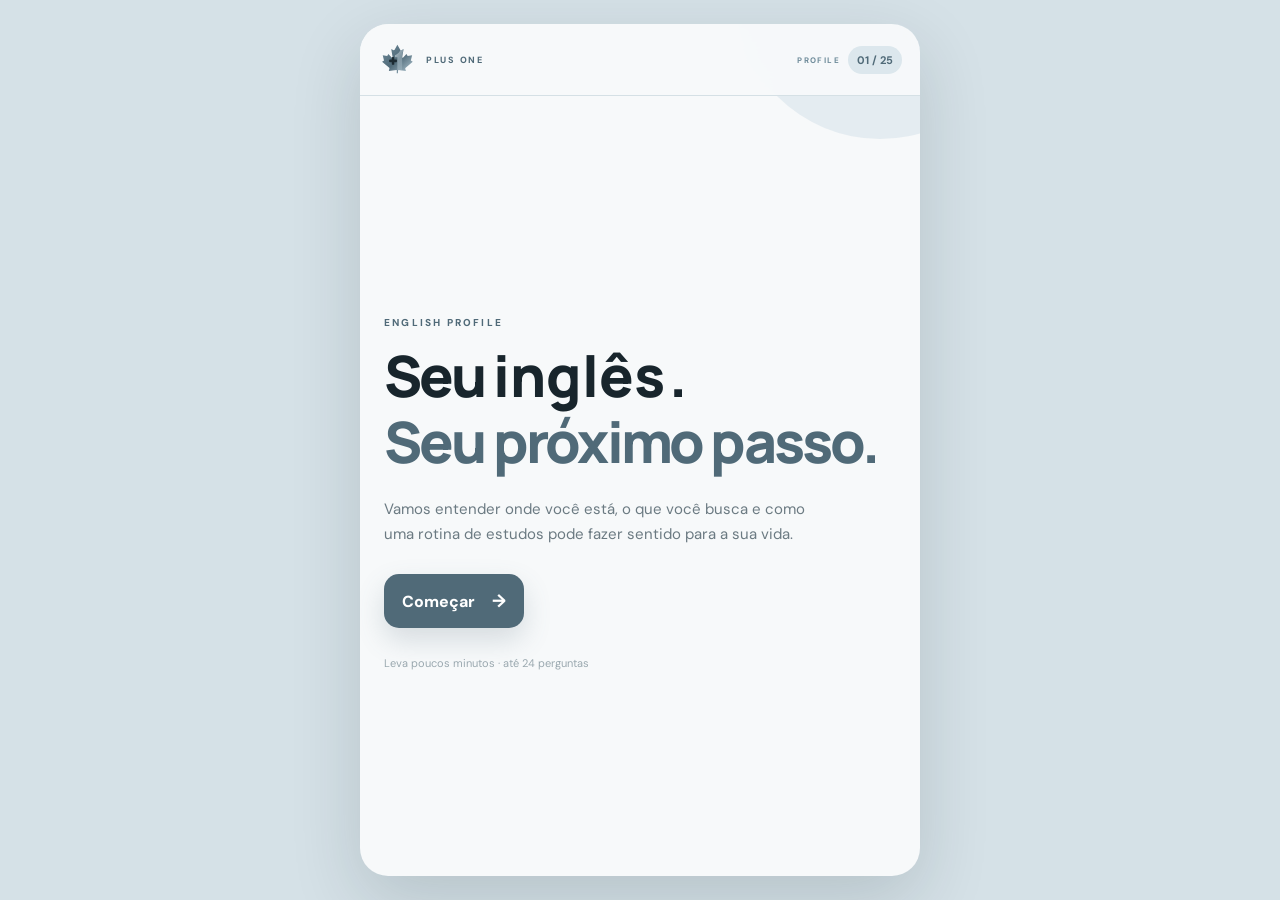
==== app/index.html @ 265d3297 "Add files via upload" ====
<!DOCTYPE html>
<html lang="pt-BR">
<head>
  <meta charset="UTF-8">
  <meta name="viewport" content="width=device-width, initial-scale=1.0, viewport-fit=cover">
  <meta name="theme-color" media="(prefers-color-scheme: light)" content="#B4CAD6">
  <meta name="theme-color" media="(prefers-color-scheme: dark)" content="#0A1115">
  <meta name="theme-color" content="#B4CAD6">
  <title>Plus One — English Profile</title>
  <link rel="preconnect" href="https://fonts.googleapis.com">
  <link rel="preconnect" href="https://fonts.gstatic.com" crossorigin>
  <link href="https://fonts.googleapis.com/css2?family=DM+Sans:wght@400;500;600;700;800&family=Manrope:wght@600;700;800&display=swap" rel="stylesheet">
  <link rel="stylesheet" href="style.css">
</head>
<body>
  <main class="app">
    <header class="topbar">
      <div class="brand"><picture class="brand-mark"><source media="(prefers-color-scheme: dark)" srcset="logo-mark-dark.svg"><img src="logo-mark-light.svg" alt="Plus One"></picture><span>PLUS ONE</span></div>
      <div class="top-meta"><span id="sectionLabel">PROFILE</span><strong id="progress">01 / 25</strong></div>
    </header>

    <section class="intro" id="intro">
      <div class="intro-kicker">ENGLISH PROFILE</div>
      <h1>Seu <span class="accent-word">inglês</span>.<br><em>Seu próximo passo.</em></h1>
      <p>Vamos entender onde você está, o que você busca e como uma rotina de estudos pode fazer sentido para a sua vida.</p>
      <button class="primary" id="startBtn">Começar <span>→</span></button>
      <small>Leva poucos minutos · até 24 perguntas</small>
    </section>

    <section class="chat" id="chat" aria-live="polite"></section>
    <section class="answer-area" id="answerArea"></section>

    <section class="finish hidden" id="finish">
      <div class="finish-mark">✓</div>
      <div class="intro-kicker">PROFILE COMPLETE</div>
      <h2>Pronto. Agora a gente conhece você um pouco melhor.</h2>
      <p>Obrigado por compartilhar um pouco sobre você. Em até 48 horas, você receberá seu plano de estudo personalizado pelo e-mail e pelo WhatsApp informados.</p>
      <button class="primary" id="restartBtn">Refazer diagnóstico <span>↻</span></button>
    </section>
  </main>
  <script src="script.js"></script>
</body>
</html>
---- app/style.css ----
:root{--base:#B4CAD6;--deep:#506A78;--mid:#718D9C;--soft:#DCE7ED;--pale:#EEF4F7;--paper:#F7F9FA;--ink:#18252C;--muted:#6B7A82;--line:#D5E0E5;--white:#fff}
*{box-sizing:border-box}html,body{margin:0;min-height:100%;background:#D5E1E7;color:var(--ink);font-family:"DM Sans",Arial,sans-serif}button,input,textarea{font:inherit}button{-webkit-tap-highlight-color:transparent}
.app{width:100%;max-width:560px;height:100dvh;min-height:100dvh;margin:auto;background:var(--paper);display:flex;flex-direction:column;overflow:hidden;position:relative}
.app:before{content:"";position:absolute;width:290px;height:290px;border-radius:50%;background:rgba(180,202,214,.28);top:-175px;right:-105px;pointer-events:none}
.topbar{height:72px;flex:0 0 72px;display:flex;align-items:center;justify-content:space-between;padding:12px 18px;border-bottom:1px solid var(--line);background:rgba(247,249,250,.94);backdrop-filter:blur(14px);z-index:10}
.brand{display:flex;align-items:center;gap:9px;font-size:9px;font-weight:800;letter-spacing:1.7px;color:var(--deep)}.brand-mark{width:39px;height:39px;display:block}.brand-mark img{width:39px;height:39px;display:block;object-fit:contain}.top-meta{display:flex;align-items:center;gap:8px}.top-meta span{font-size:8px;letter-spacing:1.4px;font-weight:800;color:var(--mid)}.top-meta strong{font-size:11px;background:var(--soft);color:var(--deep);padding:7px 9px;border-radius:999px}
.intro{flex:1;padding:42px 24px 28px;display:flex;flex-direction:column;justify-content:center;overflow:auto}.intro-kicker{font-size:10px;letter-spacing:2.2px;font-weight:800;color:var(--deep);margin-bottom:13px}.intro h1{font:800 clamp(39px,10vw,57px)/1.08 Manrope,sans-serif;letter-spacing:-2.8px;margin:0}.intro h1 em{font-style:normal;color:var(--deep)}.intro p{max-width:430px;color:var(--muted);font-size:15px;line-height:1.65;margin:22px 0 28px}.primary{align-self:flex-start;border:0;border-radius:15px;background:var(--deep);color:#fff;padding:15px 18px;font-weight:800;cursor:pointer;box-shadow:0 12px 28px rgba(80,106,120,.2);transition:.18s}.primary:hover{transform:translateY(-1px)}.primary span{font-size:18px;margin-left:13px}.intro small{margin-top:28px;color:#9AA8AF;font-size:11px}
.chat{flex:1 1 auto;min-height:0;overflow-y:auto;padding:22px 16px 18px;display:none;scrollbar-width:thin;scrollbar-color:var(--base) transparent}.message-wrap{margin:0 0 15px;animation:rise .28s ease}.message-wrap.bot{display:flex;gap:9px;align-items:flex-start}.message-wrap.user{display:flex;justify-content:flex-end}.bot-mark{width:27px;height:27px;flex:0 0 27px;border-radius:50%;background:var(--base);color:var(--deep);display:grid;place-items:center;font-size:8px;font-weight:900;margin-top:3px}.message{max-width:84%;padding:13px 15px;border-radius:17px;font-size:14px;line-height:1.5}.bot .message{background:#fff;border:1px solid var(--line);border-top-left-radius:5px}.user .message{background:var(--deep);color:#fff;border-bottom-right-radius:5px}
.answer-area{flex:0 0 auto;max-height:48dvh;overflow:auto;padding:8px 16px max(18px,env(safe-area-inset-bottom));background:linear-gradient(to bottom,rgba(247,249,250,.1),rgba(247,249,250,.96) 20%,var(--paper) 40%);display:none;z-index:5;scrollbar-width:thin;scrollbar-color:var(--base) transparent}.answer-title{font-size:11px;color:var(--muted);margin:0 2px 7px}.option{position:relative;width:100%;margin-top:7px;padding:13px 43px 13px 14px;border:1px solid var(--line);border-radius:13px;background:#fff;color:var(--ink);text-align:left;font-size:13px;line-height:1.35;cursor:pointer;transition:.15s}.option:hover{border-color:var(--mid)}.option.selected{background:var(--soft);border-color:var(--mid);color:var(--deep)}.option.selected:after{content:"✓";position:absolute;right:14px;top:50%;transform:translateY(-50%);font-weight:900}.continue{width:100%;margin-top:9px;padding:14px;border:0;border-radius:13px;background:var(--deep);color:#fff;font-weight:800;cursor:pointer}.continue:disabled{opacity:.38;cursor:default}.text-input,.number-input{width:100%;border:1px solid var(--line);border-radius:13px;background:#fff;color:var(--ink);outline:0;padding:14px 15px;font-size:15px}.text-input{min-height:105px;resize:none}.text-input:focus,.number-input:focus{border-color:var(--mid);box-shadow:0 0 0 3px rgba(180,202,214,.32)}
.finish{flex:1;padding:44px 24px;display:flex;flex-direction:column;justify-content:center}.finish-mark{width:52px;height:52px;border-radius:50%;background:var(--soft);color:var(--deep);display:grid;place-items:center;font-size:24px;font-weight:800;margin-bottom:25px}.finish h2{font:800 36px/1.02 Manrope,sans-serif;letter-spacing:-1.8px;margin:0}.finish p{color:var(--muted);line-height:1.65;margin:20px 0 28px;max-width:440px}.hidden{display:none!important}@keyframes rise{from{opacity:0;transform:translateY(7px)}to{opacity:1;transform:none}}
@media(min-width:700px){body{padding:24px}.app{height:calc(100dvh - 48px);min-height:0;border-radius:28px;box-shadow:0 24px 70px rgba(17,38,45,.16)}.topbar{border-radius:28px 28px 0 0}}

.intro h1 .accent-word{letter-spacing:0;display:inline-block;margin-right:.06em}

/* Automatic device theme: the app follows the phone/computer light/dark preference. */
@media (prefers-color-scheme: dark){
  :root{
    --base:#9BB9C7;
    --deep:#557483;
    --mid:#89A8B7;
    --soft:#263A44;
    --pale:#1D2B32;
    --paper:#10191E;
    --ink:#ECF3F6;
    --muted:#A7B7BE;
    --line:#2B3A42;
    --white:#F7FAFB;
  }
  html,body{background:#0A1115;color:var(--ink);color-scheme:dark}
  .app{background:var(--paper);box-shadow:0 24px 70px rgba(0,0,0,.35)}
  .app:before{background:rgba(155,185,199,.09)}
  .topbar{background:rgba(16,25,30,.92);border-color:var(--line)}
  .top-meta strong{background:var(--soft);color:var(--base)}
  .intro h1 em{color:var(--base)}
  .intro p,.finish p{color:var(--muted)}
  .primary,.continue{background:var(--base);color:#142127;box-shadow:0 12px 28px rgba(0,0,0,.24)}
  .chat{scrollbar-color:var(--mid) transparent}
  .bot .message{background:#18252B;border-color:var(--line);color:var(--ink)}
  .user .message{background:var(--deep);color:#fff}
  .bot-mark,.finish-mark{background:var(--soft);color:var(--base)}
  .answer-area{background:linear-gradient(to bottom,rgba(16,25,30,.05),rgba(16,25,30,.96) 20%,var(--paper) 40%)}
  .option,.text-input,.number-input{background:#172329;border-color:var(--line);color:var(--ink)}
  .option:hover{border-color:var(--mid);background:var(--pale)}
  .option.selected{background:var(--soft);border-color:var(--mid);color:var(--base)}
  .text-input:focus,.number-input:focus{box-shadow:0 0 0 3px rgba(155,185,199,.14)}
}

/* V11 — logo integration and a lighter, less-black dark mode */
.brand-mark{overflow:hidden;border-radius:11px}
.intro h1{line-height:1.17}.intro h1 .accent-word{letter-spacing:0;margin-right:.08em}
@media (prefers-color-scheme: dark){
  :root{--base:#AFC8D4;--deep:#5F8190;--mid:#8EADBA;--soft:#29404B;--pale:#20333C;--paper:#172831;--ink:#EDF4F7;--muted:#AFC0C7;--line:#354B55;--white:#F6FAFB}
  html,body{background:#102029}
  .app{background:var(--paper);box-shadow:0 24px 70px rgba(0,0,0,.25)}
  .app:before{background:rgba(175,200,212,.08)}
  .topbar{background:rgba(23,40,49,.94);border-color:var(--line)}
  .top-meta span{color:#8EADBA}.top-meta strong{background:#29404B;color:#B4CAD6}
  .intro h1 em{color:#C5D9E1}.intro p{color:#AFC0C7}.intro small{color:#91A6AE}
  .primary,.continue{background:var(--base);color:#15262D;box-shadow:0 12px 28px rgba(0,0,0,.18)}
  .bot .message{background:#203640;border-color:#38515B;color:var(--ink)}
  .user .message{background:#5F8190;color:#fff}.bot-mark,.finish-mark{background:#29404B;color:#B4CAD6}
  .answer-area{background:linear-gradient(to bottom,rgba(23,40,49,.05),rgba(23,40,49,.96) 20%,var(--paper) 40%)}
  .option,.text-input,.number-input{background:#203640;border-color:#3A535E;color:var(--ink)}.option:hover{border-color:var(--mid);background:#29404B}.option.selected{background:#29404B;border-color:var(--base);color:#DCEAF0}
  .finish{background:linear-gradient(145deg,#294653 0%,#385C6A 100%)}.finish p{color:#D2E0E5}
}
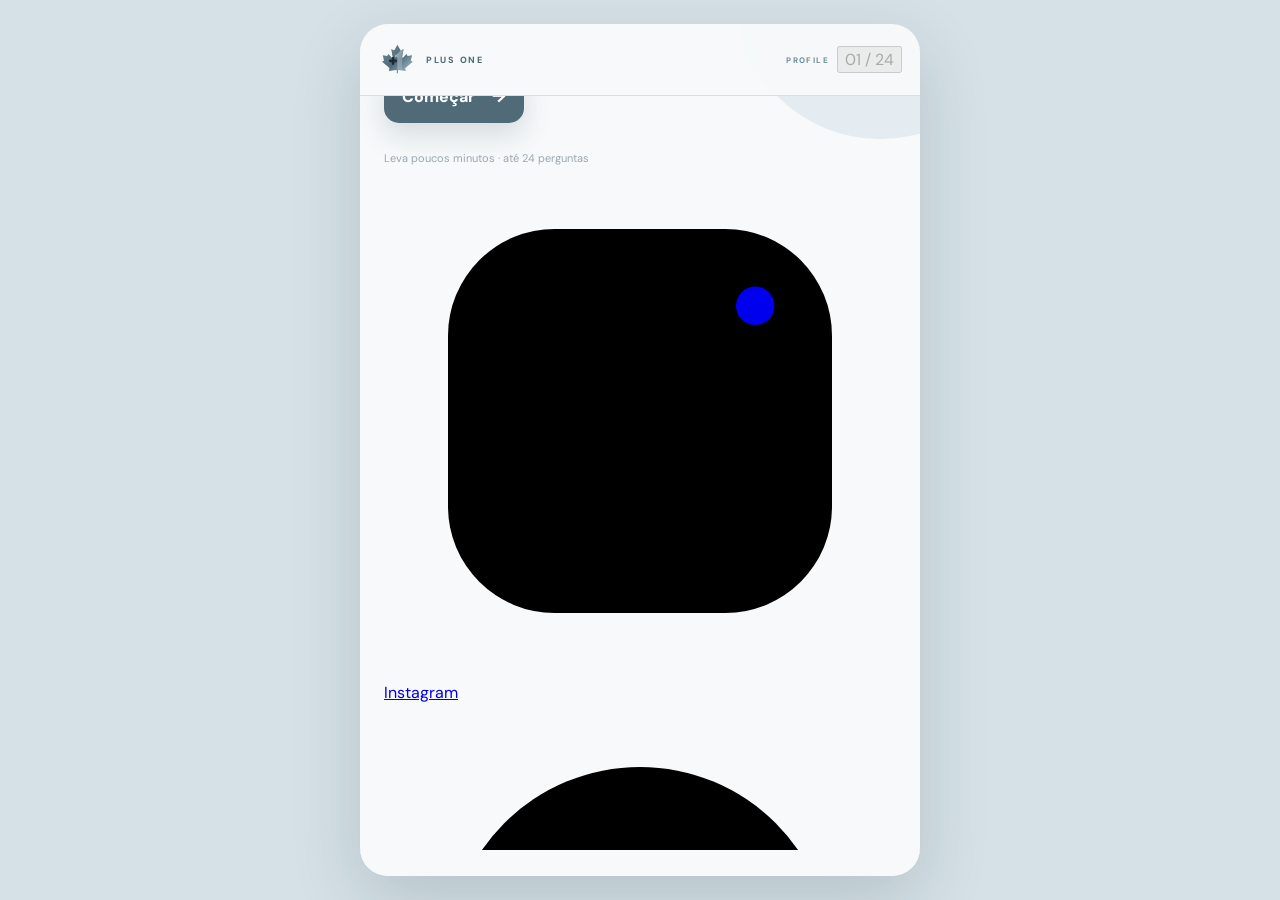
==== commit da1e848b: "Update index.html for improved user experience Updated the title and modified the progress display i" ====
--- a/app/index.html
+++ b/app/index.html
@@ -6,7 +6,7 @@
   <meta name="theme-color" media="(prefers-color-scheme: light)" content="#B4CAD6">
   <meta name="theme-color" media="(prefers-color-scheme: dark)" content="#0A1115">
   <meta name="theme-color" content="#B4CAD6">
-  <title>Plus One — English Profile</title>
+  <title>Plus One - Welcome student!</title>
   <link rel="preconnect" href="https://fonts.googleapis.com">
   <link rel="preconnect" href="https://fonts.gstatic.com" crossorigin>
   <link href="https://fonts.googleapis.com/css2?family=DM+Sans:wght@400;500;600;700;800&family=Manrope:wght@600;700;800&display=swap" rel="stylesheet">
@@ -16,17 +16,26 @@
   <main class="app">
     <header class="topbar">
       <div class="brand"><picture class="brand-mark"><source media="(prefers-color-scheme: dark)" srcset="logo-mark-dark.svg"><img src="logo-mark-light.svg" alt="Plus One"></picture><span>PLUS ONE</span></div>
-      <div class="top-meta"><span id="sectionLabel">PROFILE</span><strong id="progress">01 / 25</strong></div>
+      <div class="top-meta"><span id="sectionLabel">PROFILE</span><button id="progress" class="progress-button" type="button" aria-label="Ver perguntas respondidas" aria-haspopup="dialog" aria-controls="questionDrawer" disabled>01 / 24</button></div>
     </header>
 
     <section class="intro" id="intro">
       <div class="intro-kicker">ENGLISH PROFILE</div>
-      <h1>Seu <span class="accent-word">inglês</span>.<br><em>Seu próximo passo.</em></h1>
-      <p>Vamos entender onde você está, o que você busca e como uma rotina de estudos pode fazer sentido para a sua vida.</p>
+      <h1>Seja bem-vindo à <span class="accent-word">análise de perfil</span> da Plus One.</h1>
+      <p>Vamos entender onde você está, o que você busca e como uma rotina de estudos personalizada pode ajudar você a evoluir no inglês.</p>
       <button class="primary" id="startBtn">Começar <span>→</span></button>
       <small>Leva poucos minutos · até 24 perguntas</small>
+      <div class="intro-links"><a class="intro-link" href="https://www.instagram.com/plus.one_school/" target="_blank" rel="noopener noreferrer"><svg viewBox="0 0 24 24" aria-hidden="true"><rect x="3" y="3" width="18" height="18" rx="5"/><circle cx="12" cy="12" r="4"/><circle cx="17.4" cy="6.6" r=".9" fill="currentColor" stroke="none"/></svg><span>Instagram</span></a><a class="intro-link" href="faq.html"><svg viewBox="0 0 24 24" aria-hidden="true"><circle cx="12" cy="12" r="9"/><path d="M9.5 9a2.7 2.7 0 1 1 4.4 2c-1.1.8-1.9 1.3-1.9 2.8"/><path d="M12 17.3h.01"/></svg><span>Dúvidas frequentes</span></a></div>
     </section>
 
+    <div class="question-overlay hidden" id="questionDrawer" role="dialog" aria-modal="true" aria-label="Perguntas respondidas">
+      <button class="question-backdrop" id="drawerBackdrop" aria-label="Fechar navegação"></button>
+      <section class="question-panel">
+        <div class="question-panel-head"><div><span class="intro-kicker">SEU PROGRESSO</span><h2>Suas respostas</h2></div><button class="drawer-close" id="drawerClose" aria-label="Fechar">✕</button></div>
+        <p>Toque em uma pergunta respondida para revisar ou alterar sua resposta.</p>
+        <div id="answeredQuestions" class="answered-questions"></div>
+      </section>
+    </div>
     <section class="chat" id="chat" aria-live="polite"></section>
     <section class="answer-area" id="answerArea"></section>
 
@@ -34,8 +43,8 @@
       <div class="finish-mark">✓</div>
       <div class="intro-kicker">PROFILE COMPLETE</div>
       <h2>Pronto. Agora a gente conhece você um pouco melhor.</h2>
-      <p>Obrigado por compartilhar um pouco sobre você. Em até 48 horas, você receberá seu plano de estudo personalizado pelo e-mail e pelo WhatsApp informados.</p>
-      <button class="primary" id="restartBtn">Refazer diagnóstico <span>↻</span></button>
+      <p class="po-finish-desc">Obrigado por compartilhar um pouco sobre você. Nossa equipe vai analisar suas respostas e, em breve, entrar em contato para compartilhar seu material e plano de estudos.</p>
+      <button class="primary" id="restartBtn">Refazer diagnóstico <span>↻</span></button><button id="retryBtn" class="primary" type="button" hidden>Tentar envio novamente</button>
     </section>
   </main>
   <script src="script.js"></script>
--- a/app/style.css
+++ b/app/style.css
@@ -63,3 +63,8 @@
   .option,.text-input,.number-input{background:#203640;border-color:#3A535E;color:var(--ink)}.option:hover{border-color:var(--mid);background:#29404B}.option.selected{background:#29404B;border-color:var(--base);color:#DCEAF0}
   .finish{background:linear-gradient(145deg,#294653 0%,#385C6A 100%)}.finish p{color:#D2E0E5}
 }
+
+/* V14: enviar sempre acima das alternativas, sem rolar até o final. */
+.answer-area{display:flex;flex-direction:column;overscroll-behavior:contain}
+.answer-area .po-send{order:-1;position:sticky;top:0;z-index:6;align-self:flex-end;width:46px;height:46px;min-height:46px;border-radius:50%;padding:0;margin:0 0 7px;box-shadow:0 5px 18px rgba(0,0,0,.14);font-size:19px}
+.finish button[hidden]{display:none!important}
